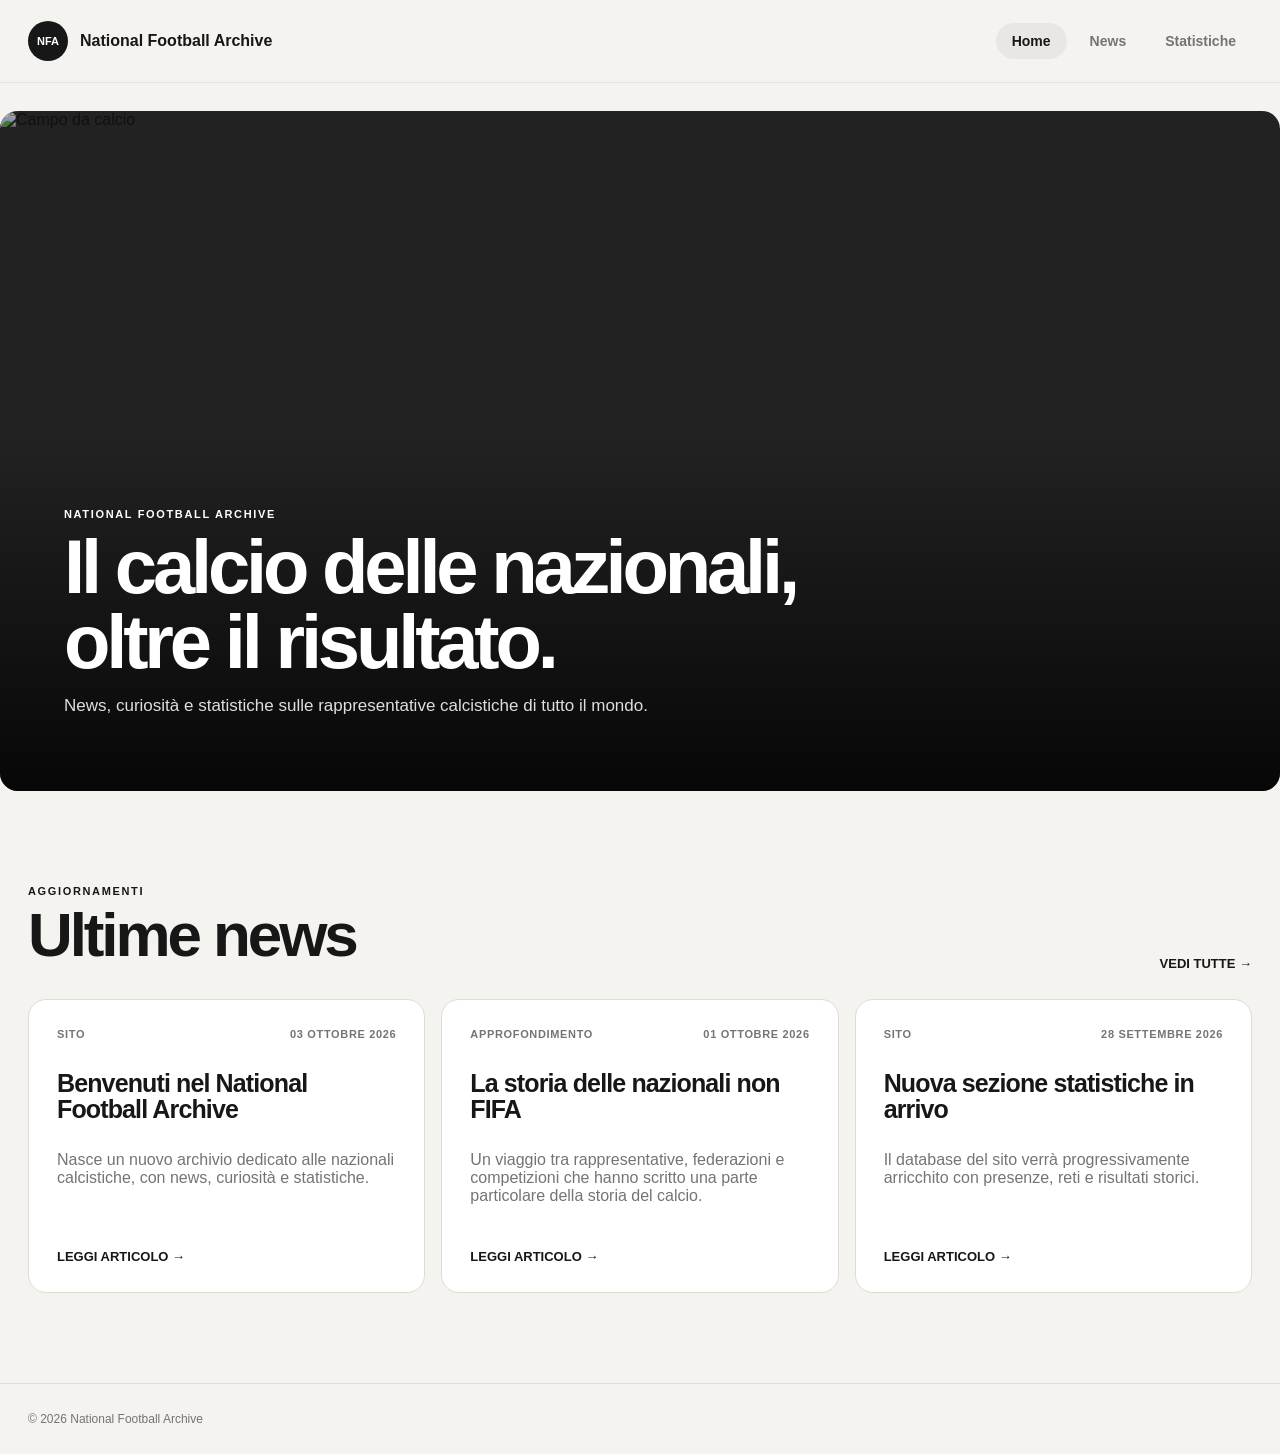
==== index.html @ d70fba14 "Add files via upload" ====
<!doctype html><html lang="it"><head><meta charset="utf-8"><meta name="viewport" content="width=device-width,initial-scale=1"><title>National Football Archive</title><link rel="stylesheet" href="style.css"></head><body>
<header><div class="header"><a class="brand" href="index.html"><span class="logo">NFA</span><span>National Football Archive</span></a><nav><a class="active" href="index.html">Home</a><a href="news.html">News</a><a href="statistiche.html">Statistiche</a></nav></div></header>
<main><section class="hero"><img src="https://images.unsplash.com/photo-1522778119026-d647f0596c20?auto=format&fit=crop&w=2200&q=85" alt="Campo da calcio"><div class="heroText"><small>NATIONAL FOOTBALL ARCHIVE</small><h1>Il calcio delle nazionali,<br>oltre il risultato.</h1><p>News, curiosità e statistiche sulle rappresentative calcistiche di tutto il mondo.</p></div></section>
<section class="section"><div class="sectionHead"><div><small>AGGIORNAMENTI</small><h2>Ultime news</h2></div><a href="news.html">Vedi tutte →</a></div><div id="homeNews" class="cards"></div></section></main><footer>© <span id="year"></span> National Football Archive</footer><script src="script.js"></script></body></html>
---- style.css ----
:root{--bg:#f5f3ef;--white:#fff;--text:#171717;--muted:#747474;--line:#dedbd5;--max:1280px}*{box-sizing:border-box}body{margin:0;background:var(--bg);color:var(--text);font-family:Inter,-apple-system,BlinkMacSystemFont,"Segoe UI",sans-serif}a{color:inherit;text-decoration:none}header{position:sticky;top:0;z-index:10;background:#f5f3efee;backdrop-filter:blur(14px);border-bottom:1px solid #0001}.header{max-width:var(--max);min-height:82px;margin:auto;padding:0 28px;display:flex;align-items:center;justify-content:space-between}.brand{display:flex;align-items:center;gap:12px;font-weight:750}.logo{width:40px;height:40px;border-radius:50%;background:#171717;color:white;display:grid;place-items:center;font-size:11px}nav{display:flex;gap:7px}nav a{padding:10px 16px;border-radius:999px;color:var(--muted);font-size:14px;font-weight:650}nav a:hover,nav a.active{color:var(--text);background:#0000000d}.hero{max-width:var(--max);height:min(680px,calc(100vh - 110px));min-height:500px;margin:28px auto 0;border-radius:18px;overflow:hidden;position:relative;background:#222}.hero img{width:100%;height:100%;object-fit:cover;filter:brightness(.7)}.heroText{position:absolute;left:0;right:0;bottom:0;padding:70px 64px 58px;color:#fff;background:linear-gradient(transparent,#000c)}small{font-size:11px;font-weight:800;letter-spacing:.15em}.heroText h1{font-size:clamp(42px,6vw,76px);line-height:.98;letter-spacing:-.055em;margin:8px 0}.heroText p{max-width:600px;color:#fffd;font-size:17px}.section,.page{max-width:var(--max);margin:auto;padding:90px 28px}.sectionHead{display:flex;align-items:end;justify-content:space-between;margin-bottom:28px}.sectionHead h2,.title h1{font-size:clamp(38px,5vw,62px);line-height:1;letter-spacing:-.05em;margin:5px 0}.sectionHead a{font-size:13px;font-weight:750;text-transform:uppercase}.cards{display:grid;grid-template-columns:repeat(3,1fr);gap:16px}.card{min-height:280px;padding:28px;background:#fff;border:1px solid var(--line);border-radius:18px;display:flex;flex-direction:column;transition:.2s}.card:hover{transform:translateY(-3px);box-shadow:0 14px 35px #0000000f}.meta{display:flex;justify-content:space-between;color:var(--muted);font-size:11px;font-weight:750;text-transform:uppercase;letter-spacing:.06em;margin-bottom:30px}.card h2{font-size:25px;line-height:1.05;letter-spacing:-.035em;margin:0 0 12px}.card p,.title p{color:var(--muted)}.card a{margin-top:auto;padding-top:28px;font-size:13px;font-weight:750;text-transform:uppercase}.title{padding:35px 0 60px}.title p{max-width:620px}.tools{display:flex;gap:12px;position:relative;margin-bottom:20px}.search{flex:1;min-height:58px;background:#fff;border:1px solid var(--line);border-radius:14px;display:flex;align-items:center;padding:0 17px;gap:10px}.search span{font-size:25px}.search input{width:100%;border:0;outline:0;font:inherit;background:transparent}.search button{border:0;background:none;font-size:24px;color:var(--muted);cursor:pointer}.button,.primary{min-height:58px;padding:0 20px;border-radius:14px;font:inherit;font-weight:700;cursor:pointer;border:1px solid var(--line);background:#fff}.primary{background:#171717;color:#fff;border-color:#171717}.panel{position:absolute;right:0;top:70px;z-index:5;width:560px;padding:22px;background:#fff;border:1px solid var(--line);border-radius:16px;box-shadow:0 20px 50px #0002}.dategrid{display:grid;grid-template-columns:1fr 1fr 1fr;gap:12px}.dategrid label{font-size:11px;font-weight:800;color:var(--muted);text-transform:uppercase}.dategrid select{display:block;width:100%;margin-top:7px;height:44px;border:1px solid var(--line);border-radius:10px;background:#fff}.actions{display:flex;justify-content:flex-end;gap:8px;margin-top:18px}.actions button{min-height:42px}.all{grid-template-columns:repeat(2,1fr)}#filters{min-height:30px;color:var(--muted);font-size:12px}.empty{grid-column:1/-1;min-height:300px;background:#fff;border:1px solid var(--line);border-radius:18px;display:grid;place-items:center;align-content:center;text-align:center;padding:40px}.empty p{color:var(--muted)}.placeholder{min-height:430px;background:#fff;border:1px solid var(--line);border-radius:18px;display:grid;place-items:center;align-content:center;text-align:center;padding:50px}.placeholder b{width:64px;height:64px;border:1px solid var(--line);border-radius:50%;display:grid;place-items:center}.placeholder h2{font-size:34px;letter-spacing:-.04em;margin:20px 0 0}.placeholder p{max-width:550px;color:var(--muted)}footer{max-width:var(--max);margin:auto;padding:28px;border-top:1px solid var(--line);color:var(--muted);font-size:12px}@media(max-width:850px){.header{min-height:70px;padding:0 18px}.brand span:last-child{display:none}.hero{margin:18px;min-height:520px}.heroText{padding:45px 28px 35px}.section,.page{padding:65px 18px}.cards,.all{grid-template-columns:1fr}.tools{flex-direction:column}.search,.button{width:100%}.panel{position:static;width:100%}}@media(max-width:520px){nav a{font-size:12px;padding:8px 10px}.heroText h1{font-size:44px}.sectionHead{align-items:flex-start;flex-direction:column}.dategrid{grid-template-columns:1fr}}
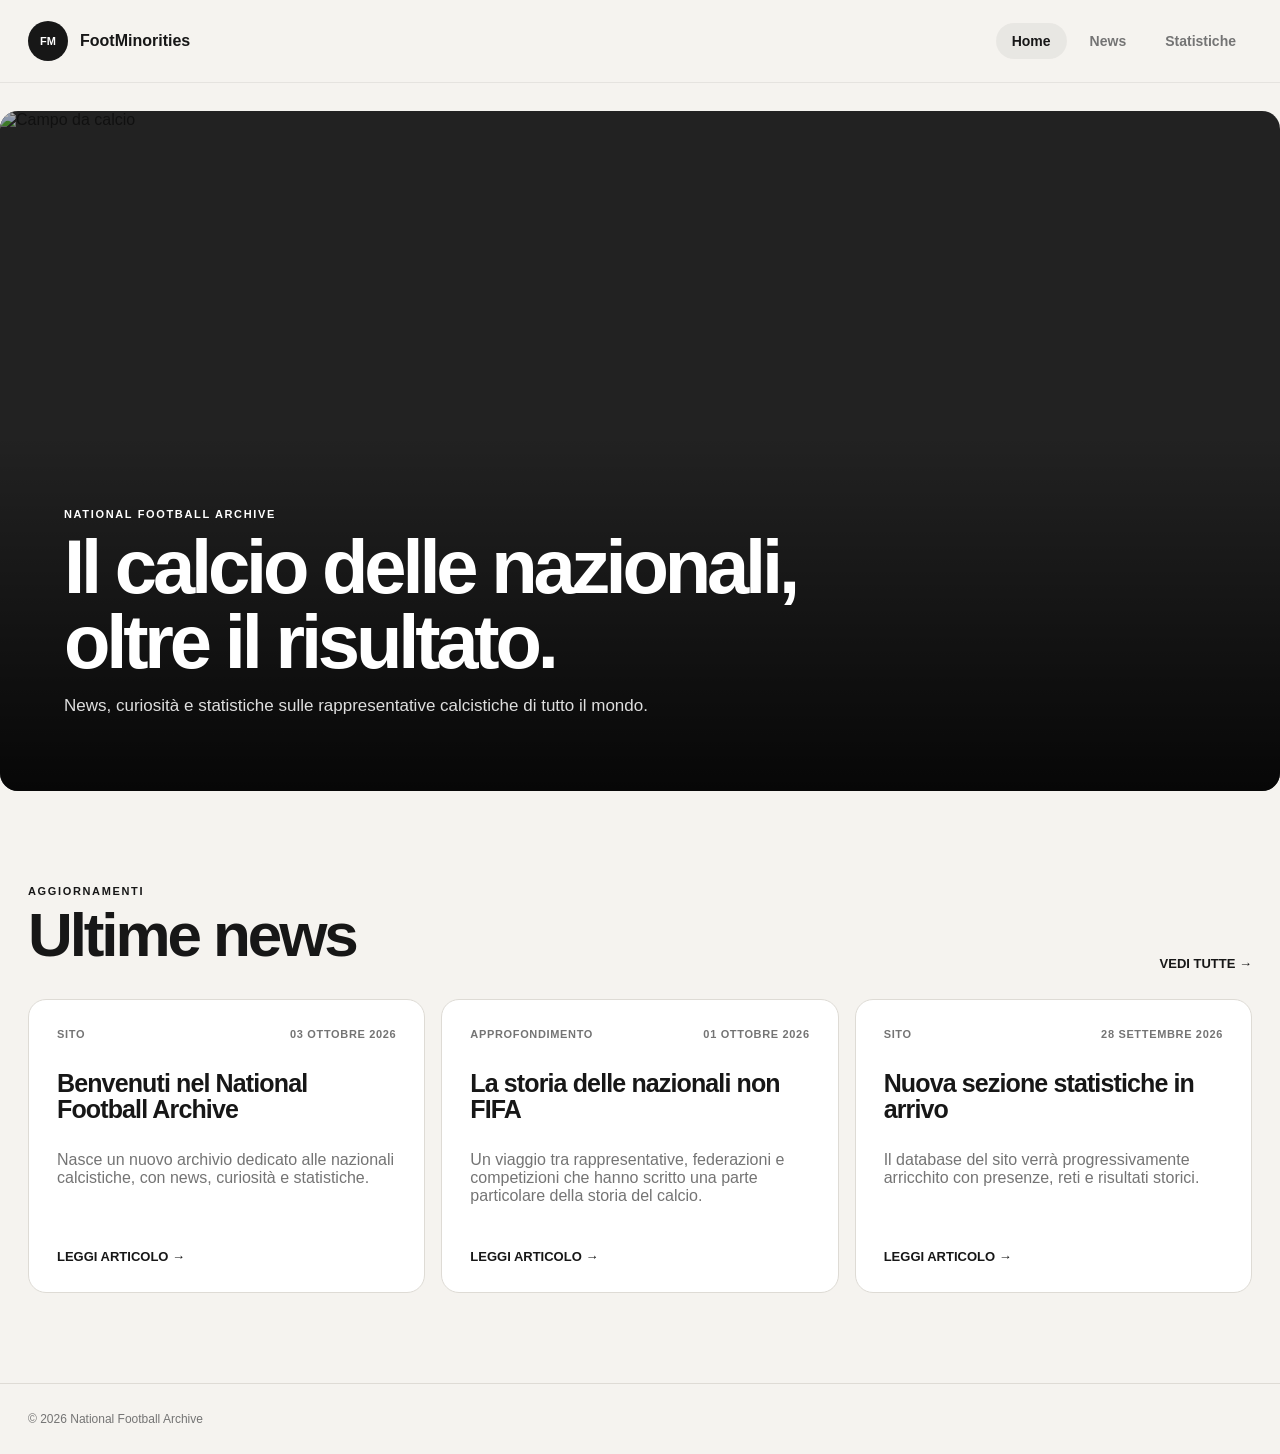
==== commit 01fac21a: "Rename National Football Archive to FootMinorities" ====
--- a/index.html
+++ b/index.html
@@ -1,4 +1,4 @@
-<!doctype html><html lang="it"><head><meta charset="utf-8"><meta name="viewport" content="width=device-width,initial-scale=1"><title>National Football Archive</title><link rel="stylesheet" href="style.css"></head><body>
-<header><div class="header"><a class="brand" href="index.html"><span class="logo">NFA</span><span>National Football Archive</span></a><nav><a class="active" href="index.html">Home</a><a href="news.html">News</a><a href="statistiche.html">Statistiche</a></nav></div></header>
+<!doctype html><html lang="it"><head><meta charset="utf-8"><meta name="viewport" content="width=device-width,initial-scale=1"><title>FootMinorities</title><link rel="stylesheet" href="style.css"></head><body>
+<header><div class="header"><a class="brand" href="index.html"><span class="logo">FM</span><span>FootMinorities</span></a><nav><a class="active" href="index.html">Home</a><a href="news.html">News</a><a href="statistiche.html">Statistiche</a></nav></div></header>
 <main><section class="hero"><img src="https://images.unsplash.com/photo-1522778119026-d647f0596c20?auto=format&fit=crop&w=2200&q=85" alt="Campo da calcio"><div class="heroText"><small>NATIONAL FOOTBALL ARCHIVE</small><h1>Il calcio delle nazionali,<br>oltre il risultato.</h1><p>News, curiosità e statistiche sulle rappresentative calcistiche di tutto il mondo.</p></div></section>
 <section class="section"><div class="sectionHead"><div><small>AGGIORNAMENTI</small><h2>Ultime news</h2></div><a href="news.html">Vedi tutte →</a></div><div id="homeNews" class="cards"></div></section></main><footer>© <span id="year"></span> National Football Archive</footer><script src="script.js"></script></body></html>
